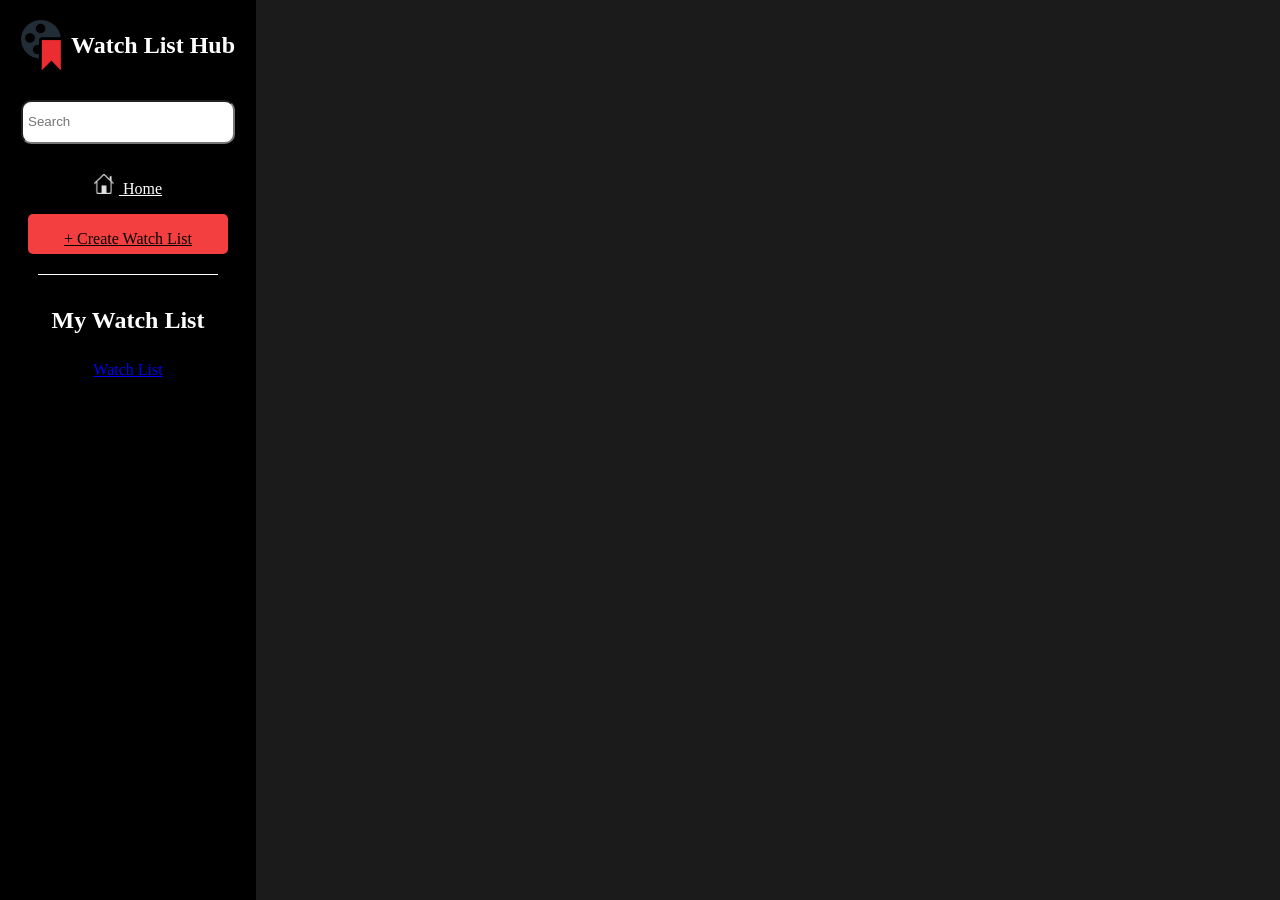
==== createwatchlist.html @ a15f7922 "first commit" ====
<!DOCTYPE html>
<html lang="en">
    <head>
        <meta charset = "UTF-8"/>
        <meta name = "viewport" content = "width=device-width, initial-scale=1.0"/>
        <title> Movie Watch List Hub </title>
        <link rel = "stylesheet" href="css/style.css"/>
        <script type = "module" src = "js/app.js"></script>

    </head>
    <body class = "index-body">
        <!--Navigation bar-->
        <nav class = "nav-bar">
            <!--Logo-->
            <div class ="logo">
                <img src = "assets/logo.jpg" alt ="logo" class = "logo-image"/>
                <h1> Watch List Hub </h1>
            </div>
            <input type = "text" placeholder = "Search" class="search-bar"/>
            <a href = "index.html" class = "home-button">
                <img src = "assets/Home.png" alt = "home-logo" class = "home-image"/>
                Home 
            </a>
            <!-- New code added for create watchlist button -->
            <a href = "createwatchlist.html" class = "create-watchlist-button">
                + Create Watch List
            </a>

            <div class = "divider"></div>
            <div class = "watchlist-header"> My Watch List </div>
            <a href = "watchlist.html" class = "watchlist-button"> Watch List </a>
        </nav>
        
    </body>
</html>
---- css/style.css ----
.nav-bar {
    position: fixed;

    display: block;
    width: 20%;
    height: 100vh ;
    background-color: #000000;
    color: #fff;           
    line-height: 50px;
    text-align: center;

    top: 0;
    left: 0;
}



.index-body, .watchlist-body {
    display: flex;
    flex-direction: column;
    background-color: #1B1B1B;
}

.logo {
    display: flex;
    align-items: center;
    justify-content: center;
}

.logo-image {
    width: 40px;
    height: 50px;
    margin-right: 10px;
}

.create-watchlist-button {
    display: block;
    width: 200px;
    height: 40px;
    background-color: #F33F3F;
    color: #000000;           
    text-align: center;
    margin: 20px auto;
    border-radius: 5px;

}

.search-bar {
    display: block;
    width: 200px;
    height: 30px;
    margin: 10px auto;
    padding: 5px;

    border-radius: 10px;
}

.home-button {
    display: block;
    width: 100px;
    height: 30px;
    margin: 20px auto;

    justify-content: center;

    color: #ffffff;
}


.divider {
    justify-content: center;
    width: 70%;
    height: 1px;
    background-color: #ffffff;
    margin: 20px auto;
}
.home-image {
    width: 20px;
    height: 20px;
    margin-right: 5px;
}

.hero-section {
    display: flex;
    flex-direction: column;
    align-items: center;
    justify-content: center;
    color: #ffffff;
    padding: 30px 0;
}

.main-content, .watchlist-content {
    display: flex;
    flex-direction: column;
    align-items: center;   
    justify-content: center;
}

.welcome-container {
    width: 50%;
    height: auto;
    display: block;

    border: 1px solid #F33F3F;
    padding: 10px;
    border-radius: 10px;
    background-color: #2e2d2d;
    margin-bottom: 10px;
}

.search-box {
    display: flex;
    align-items: center;
    justify-content: center;
    margin-top: 10px;
}

.search-input {
    width: 300px;
    height: 20px;
    padding: 5px;
    border-radius: 5px;
    border: none;
}

.search-button {
    width: 80px;
    height: 30px;
    background-color: #F33F3F;
    color: #000000;           
    text-align: center;
    margin-left: 10px;
    border-radius: 5px;
}

.ribbon-icon {
    width: 15px;
    height: 20px;
    margin: 0 5px;
}

.loading-msg {
    color: #ffffff;
    font-size: 18px;
    text-align: center;
}

.btn-watchlist {
    width: 100px;
    height: 30px;         
    margin-top: 10px;
    border-radius: 5px;
    cursor: pointer;
}

.movie-card {
    display: flex;
    flex-direction: column;
    align-items: center;
    justify-content: center;
    width: 250px;
    height: 325px;
    background-color: #2e2d2d;
    border-radius: 10px;
    margin: 10px;
}

.movie-list {
    display: flex;
    flex-wrap: wrap;
    justify-content: center;
    gap: 20px;
}

.movie-poster {
    width: 175px;
    height: 225px;
    border-radius: 5px;
}

.movie-info {
    display: flex;
    flex-direction: column;
    align-items: center;
    justify-content: center;
    color: #ffffff;
}

.movie-title {
    font-size: 16px;
    font-weight: bold;
    margin-bottom: 5px;
}

.release-date, .rating {
    font-size: 14px;
    margin-bottom: 3px;
}

.movie-section-header, .watchlist-section-header {
    color: #ffffff;
    font-size: 24px;
    font-weight: bold;
}

.main-content {
    display: flex;
    flex-direction: column;
    align-items: center;   
    justify-content: center;
    margin-left: 20%;
}

.watchlist-container {
   display: flex;
   flex-wrap: wrap;
   justify-content: center;
   gap: 20px;
}

.watchlist-header {
    color: #ffffff;
    font-size: 24px;
    font-weight: bold;
    left: 20%;
}
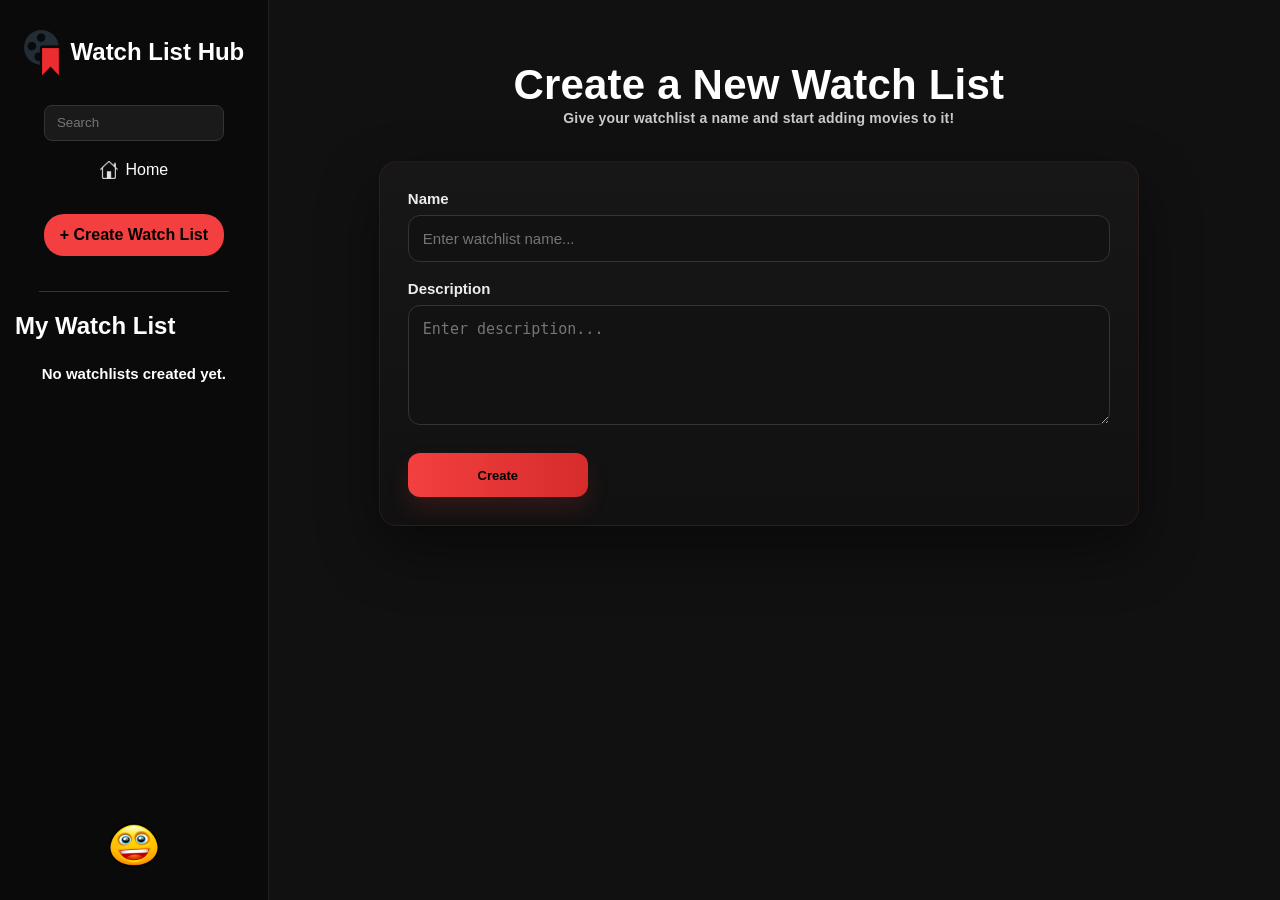
==== commit 1f11e0bb: "Updating UI" ====
--- a/createwatchlist.html
+++ b/createwatchlist.html
@@ -28,8 +28,34 @@
 
             <div class = "divider"></div>
             <div class = "watchlist-header"> My Watch List </div>
-            <a href = "watchlist.html" class = "watchlist-button"> Watch List </a>
+            <div id = "created-watchlist">
+                <!-- New watchlist items will be dynamically added here -->
+            </div>
+
+            <!--Vẽ icon cho vui nhộn-->
+            <img src="assets/smile.png" alt="Smiley Face" class="smile-icon"/>
         </nav>
+
+        <main class = "create-watchlist-content">
+            <div class = "create-watchlist-section-header">
+                <h2> Create a New Watch List </h2>
+                <p> Give your watchlist a name and start adding movies to it! </p>
+            </div>
+
+            <form id="create-watchlist-form" class="watchlist-form">
+                <div class="form-group">
+                    <label for="watchlist-name">Name</label>
+                    <input type="text" id="watchlist-name" required placeholder="Enter watchlist name...">
+                </div>
+
+                <div class="form-group">
+                    <label for="watchlist-desc">Description</label>
+                    <textarea id="watchlist-desc" rows="6" placeholder="Enter description..."></textarea>
+                </div>
+
+                <button type="submit" class="create-button">Create</button>
+            </form>
+        </main>
         
     </body>
 </html>
--- a/css/style.css
+++ b/css/style.css
@@ -1,226 +1,837 @@
+/* ==========================================
+   1. ĐỊNH DẠNG CHUNG & LAYOUT CHÍNH
+   ========================================== */
+* {
+    box-sizing: border-box;
+    margin: 0;
+    padding: 0;
+}
+
+/* Đảm bảo toàn bộ trang web dùng chung font chuẩn và cuộn mượt */
+body, .index-body, .watchlist-body {
+    background-color: #111111; /* Đen sẫm hơn để tăng độ tương phản */
+    color: #ffffff;
+    font-family: -apple-system, BlinkMacSystemFont, "Segoe UI", Roboto, Arial, sans-serif;
+    min-height: 100vh;
+}
+
+/* Sidebar cố định bên trái - Làm gọn gàng và hiện đại hơn */
 .nav-bar {
     position: fixed;
-
-    display: block;
-    width: 20%;
-    height: 100vh ;
-    background-color: #000000;
-    color: #fff;           
-    line-height: 50px;
-    text-align: center;
-
     top: 0;
     left: 0;
-}
-
-
-
-.index-body, .watchlist-body {
+    width: 21%;
+    height: 100vh;
+    background-color: #0a0a0a; /* Nền tối sâu */
+    border-right: 1px solid #222222; /* Thêm đường viền mảnh tinh tế */
+    padding: 30px 15px;
+    z-index: 100;
     display: flex;
     flex-direction: column;
-    background-color: #1B1B1B;
+    align-items: center;
+}
+
+/* Các vùng nội dung chính bên phải - Đồng bộ lề 20% */
+.main-content, .watchlist-content, .watchlist-hero-section {
+    margin-left: 20%;
+    padding: 40px;
+    width: 80%;
 }
 
 .logo {
     display: flex;
     align-items: center;
     justify-content: center;
+    margin-bottom: 30px;
 }
 
 .logo-image {
-    width: 40px;
-    height: 50px;
-    margin-right: 10px;
-}
-
+    width: 35px;
+    height: auto;
+    margin-right: 12px;
+}
+
+/* Ô Tìm kiếm bên Sidebar */
+.search-bar {
+    width: 100%;
+    max-width: 180px;
+    height: 36px;
+    padding: 0 12px;
+    border-radius: 8px;
+    background-color: #1a1a1a;
+    border: 1px solid #333333;
+    color: #ffffff;
+    outline: none;
+    transition: border-color 0.3s;
+}
+.search-bar:focus {
+    border-color: #F33F3F;
+}
+
+/* Nút Home tinh tế hơn */
+.home-button {
+    display: flex;
+    align-items: center;
+    justify-content: center;
+    color: #ffffff;
+    text-decoration: none;
+    font-size: 16px;
+    font-weight: 500;
+    margin: 20px 0;
+    width: 100%;
+    transition: color 0.2s;
+}
+.home-button:hover {
+    color: #F33F3F;
+}
+.home-image {
+    width: 18px;
+    height: 18px;
+    margin-right: 8px;
+}
+
+/* Nút tạo Watchlist dạng viên thuốc nổi bật */
 .create-watchlist-button {
     display: block;
-    width: 200px;
+    width: 100%;
+    max-width: 180px;
+    height: 42px;
+    line-height: 42px;
+    background-color: #F33F3F;
+    color: #000000;          
+    text-align: center;
+    border-radius: 20px; /* Bo tròn hẳn nhìn sẽ rất "nghệ" */
+    font-weight: bold;
+    text-decoration: none;
+    margin: 15px auto;
+    transition: background-color 0.2s, transform 0.1s;
+}
+.create-watchlist-button:hover {
+    background-color: #d62c2c;
+    transform: translateY(-1px);
+}
+
+.divider {
+    width: 80%;
+    height: 1px;
+    background-color: #363636; /* Giảm độ sáng của vạch ngăn để không bị thô */
+    margin: 20px auto;
+}
+
+/* Danh sách tên watchlist ở sidebar */
+.watchlist-name {
+    display: block;
+    color: #aaaaaa;
+    font-size: 15px;
+    text-decoration: none;
+    margin: 12px 0;
+    transition: color 0.2s;
+}
+.watchlist-name:hover {
+    color: #ffffff;
+}
+
+/* ==========================================
+   3. HERO SECTION & THANH SEARCH CHÍNH (GIỮA MÀN HÌNH)
+   ========================================== */
+.hero-section {
+    width: 100%;
+    max-width: 1200px;
+    margin-bottom: 40px;
+}
+
+/* Khung Welcome bọc viền đỏ */
+.welcome-container {
+    width: 60%;
+    background-color: #1a1a1a;
+    border: 1px solid #F33F3F; /* Làm mờ viền đỏ một chút để dịu mắt */
+    padding: 24px;
+    border-radius: 12px;
+    box-shadow: 0 4px 12px rgba(0,0,0,0.5);
+
+    margin-left: 30%;
+    margin-top: 20px;
+}
+
+.search-box {
+    display: flex;
+    align-items: center;
+    margin-top: 15px;
+    margin-left: 30%;
+}
+
+.search-input {
+    flex: 1; /* Cho ô input tự giãn rộng hết cỡ khung */
+    height: 40px;
+    padding: 0 15px;
+    border-radius: 8px 0 0 8px; /* Bo góc trái */
+    background-color: #111111;
+    border: 1px solid #333333;
+    border-right: none;
+    color: #ffffff;
+    font-size: 15px;
+
+
+}
+.search-input:focus {
+    border-color: #F33F3F;
+    outline: none;
+}
+
+.search-button {
+    width: 100px;
     height: 40px;
     background-color: #F33F3F;
-    color: #000000;           
+    color: #000000;          
+    font-weight: bold;
+    border: none;
+    border-radius: 0 8px 8px 0; /* Bo góc phải */
+    cursor: pointer;
+    transition: background-color 0.2s;
+}
+.search-button:hover {
+    background-color: #d62c2c;
+}
+
+.movie-section-header, .watchlist-section-header, .watchlist-header {
+    font-size: 24px;
+    font-weight: 700;
+    margin-bottom: 20px;
+    align-self: flex-start; /* Giữ tiêu đề luôn thẳng hàng bên trái */
+}
+
+/* Thay thế Flex bằng CSS Grid để các Card phim tự động thẳng hàng tăm tắp */
+.movie-list, .watchlist-container {
+    display: grid;
+    grid-template-columns: repeat(auto-fill, minmax(220px, 1fr));
+    gap: 25px;
+    width: 100%;
+    max-width: 1200px;
+}
+
+/* Card phim thiết kế đổ bóng và hiệu ứng bay lên khi hover */
+.movie-card {
+    background-color: #1a1a1a;
+    border: 1px solid #252525;
+    border-radius: 12px;
+    padding: 12px;
+    display: flex;
+    flex-direction: column;   
+    justify-content: space-between; 
+    align-items: center;
+    transition: transform 0.3s ease, box-shadow 0.3s ease;
+}
+.movie-card:hover {
+    transform: translateY(-5px); /* Bay lên nhẹ khi rê chuột */
+    box-shadow: 0 8px 20px rgba(0, 0, 0, 0.7);
+    border-color: #333333;
+}
+
+/* Bọc ảnh Poster để xử lý căn tỷ lệ */
+.poster-wrapper {
+    position: relative;
+    width: 100%;
+    border-radius: 8px;
+    overflow: hidden;
+}
+
+.movie-poster {
+    width: 100%;
+    height: 280px; /* Tăng chiều cao một chút cho đúng tỷ lệ poster chuẩn */
+    object-fit: cover;
+    display: block;
+}
+
+/* Phần chữ bên dưới ảnh */
+.movie-info {
+    width: 100%;
+    padding: 12px 4px 4px 4px;
     text-align: center;
-    margin: 20px auto;
-    border-radius: 5px;
-
-}
-
-.search-bar {
+}
+
+.movie-title {
+    font-size: 15px;
+    font-weight: 600;
+    line-height: 1.4;
+    margin-bottom: 8px;
+}
+
+.movie-title-link {
+    color: #ffffff;
+    text-decoration: none;
+    transition: color 0.2s;
+}
+.movie-title-link:hover {
+    color: #F33F3F;
+}
+
+.release-date, .rating {
+    font-size: 13px;
+    color: #999999; /* Làm chữ phụ mờ xuống cho sang */
+    margin-bottom: 4px;
     display: block;
-    width: 200px;
+}
+
+/* ==========================================
+   5. CÁC NÚT BẤM CHỨC NĂNG (REMOVE, INTERACTION)
+   ========================================== */
+/* Nút bấm Lưu/Xóa chung định dạng */
+.btn-watchlist, .create-button {
+    background-color: #222222;
+    border: 1px solid #333333;
+    color: #ffffff;
+    padding: 6px 12px;
+    border-radius: 6px;
+    cursor: pointer;
+    font-size: 13px;
+    transition: all 0.2s;
+}
+.btn-watchlist:hover {
+    border-color: #F33F3F;
+    color: #F33F3F;
+}
+
+/* Nút Remove màu đỏ nằm gọn gàng bên dưới */
+.remove-btn {
+    margin-top: 12px;
+    width: 100%;
+    height: 34px;
+    background-color: #f33f3f20; /* Màu đỏ trong suốt nhẹ */
+    border: 1px solid #F33F3F;
+    color: #F33F3F;
+    cursor: pointer;
+    border-radius: 6px;
+    display: flex;
+    justify-content: center;
+    align-items: center;
+    gap: 6px;
+    font-size: 14px;
+    font-weight: 600;
+    transition: all 0.2s;
+}
+.remove-btn:hover {
+    background-color: #F33F3F; /* Đỏ rực lên khi hover */
+    color: #000000;
+}
+.trash-icon {
+    width: 16px;
+    height: 16px;
+}
+
+.modal-overlay {
+    position: fixed;
+    inset: 0;
+    background: rgba(0, 0, 0, 0.85); /* Tối sâu hơn */
+    display: flex;
+    align-items: center;
+    justify-content: center;
+    z-index: 1000;
+    opacity: 0;
+    pointer-events: none;
+    transition: opacity 0.3s ease;
+}
+/* Để bật mở bằng JS, bạn chỉ cần add class .open thay vì đổi display */
+.modal-overlay.open {
+    opacity: 1;
+    pointer-events: all;
+}
+
+.modal-content {
+    position: relative;
+    width: min(90vw, 420px);
+    background: #1a1a1a;
+    color: #ffffff;
+    border: 1px solid #f33f3f;
+    border-radius: 12px;
+    padding: 24px;
+    box-shadow: 0 20px 50px rgba(0, 0, 0, 0.4);
+    font-family: Arial, sans-serif;
+    animation: scaleUp 0.25s ease-out;
+}
+
+@keyframes scaleUp {
+    from { transform: scale(0.95); opacity: 0; }
+    to { transform: scale(1); opacity: 1; }
+}
+
+.modal-close-btn {
+    position: absolute;
+    top: 15px;
+    right: 15px;
+    width: 28px;
+    height: 28px;
+    border: none;
+    border-radius: 50%;
+    background: #222222;
+    color: #ffffff;
+    cursor: pointer;
+    font-size: 16px;
+    display: flex;
+    align-items: center;
+    justify-content: center;
+    transition: background-color 0.2s;
+}
+.modal-close-btn:hover {
+    background: #F33F3F;
+    color: #000000;
+}
+
+.created-watchlist-card {
+    border-radius: 12px;
+    display: flex;
+    flex-direction: column;   
+    justify-content: space-between; 
+    align-items: center;
+    transition: transform 0.3s ease, box-shadow 0.3s ease;
+}
+
+.movie-details-content {
+    display: flex;
+    flex-direction: column;
+    align-items: center;
+    justify-content: flex-start;
+    margin-top: 20px;
+    margin-left: 21%;
+    width: calc(100% - 21%);
+    padding: 20px 32px 56px;
+    color: #ffffff;
+    font-family: Arial, sans-serif;
+    box-sizing: border-box;
+}
+
+/* Movie details header */
+.movie-details-header {
+    width: min(100%, 980px);
+    margin: 0 auto;
+    padding: 0 24px;
+    box-sizing: border-box;
+}
+
+.movie-details-header h2 {
+    font-size: 26px;
+    font-weight: 900;
+    letter-spacing: 0.2px;
+    margin-bottom: 6px;
+}
+
+.movie-details-header p {
+    color: rgba(255,255,255,0.78);
+    font-size: 14px;
+    line-height: 1.5;
+    max-width: 720px;
+}
+
+
+.add-watchlist-btn {
+    margin-top: 12px;
+    width: 120px;
     height: 30px;
+    background-color: #f33f3f20; /* Màu đỏ trong suốt nhẹ */
+    border: 1px solid #F33F3F;
+    color: #F33F3F;
+    cursor: pointer;
+    border-radius: 6px;
+    display: flex;
+    justify-content: center;
+    align-items: center;
+    gap: 6px;
+    font-size: 14px;
+    font-weight: 600;
+    transition: all 0.2s;
+}
+
+.add-watchlist-btn:hover {
+    background-color: #F33F3F; /* Đỏ rực lên khi hover */
+    color: #000000;
+}
+
+.movie-details-card {
+    position: relative;
+    display: grid;
+    grid-template-columns: 360px 1fr; /* poster | info */
+    gap: 0;
+    align-items: stretch;
+    width: min(100%, 980px);
+    background: linear-gradient(180deg,#151515 0%, #0f0f0f 100%);
+    border: 1px solid rgba(243,63,63,0.06);
+    overflow: hidden;
+    margin: 20px auto 24px;
+    box-shadow: 0 22px 55px rgba(0,0,0,0.6);
+    box-sizing: border-box;
+}
+
+.movie-details-poster {
+    width: 100%;
+    height: 100%;
+    min-height: 420px;
+    object-fit: cover;
+}
+@media (max-width: 800px) {
+    .movie-details-content {
+        margin-left: 0;
+        width: 100%;
+        padding: 20px 16px 40px;
+    }
+
+    .movie-details-card {
+        grid-template-columns: 1fr;
+    }
+    .movie-details-poster {
+        min-height: 340px;
+    }
+    .movie-details-info {
+        padding: 18px;
+    }
+}
+
+
+.movie-details-info {
+    display: flex;
+    flex-direction: column;
+    align-items: flex-start;
+    justify-content: flex-start;
+    color: #ffffff;
+    font-family: Arial, sans-serif;
+    padding: 26px 28px;
+    gap: 12px;
+}
+
+.movies-details-container {
+    display: flex;
+    flex-direction: column;
+}
+
+.movie-details-title {
+    font-size: 26px;
+    font-weight: 800;
+    margin: 0 0 6px 0;
+}
+
+.movie-meta {
+    display: flex;
+    gap: 12px;
+    color: rgba(255,255,255,0.78);
+    font-size: 14px;
+}
+
+.movie-details-overview {
+    color: rgba(255,255,255,0.88);
+    margin-top: 8px;
+    line-height: 1.6;
+}
+
+.movie-details-genres {
+    color: rgba(255,255,255,0.8);
+}
+
+.movie-details-add-watchlist {
+    margin-top: 12px;
+    width: 100%;
+}
+
+.movie-details-add-watchlist .add-watchlist-btn {
+    width: 160px;
+    height: 40px;
+    background: linear-gradient(90deg, #F33F3F 0%, #d62c2c 100%);
+    color: #000000;
+    border: none;
+    box-shadow: 0 10px 20px rgba(243,63,63,0.12);
+}
+
+.watchlist-options {
+    display: flex;
+    flex-direction: column;
+    gap: 10px;               /* Khoảng cách vừa phải giữa các hàng */
+    margin-top: 20px;
+    width: 100%;
+    max-height: 240px;       
+    overflow-y: auto;        /* Tự động xuất hiện thanh cuộn mượt nếu danh sách quá dài */
+    padding-right: 4px;      /* Khoảng cách để thanh cuộn không đè vào nút */
+}
+
+/* Tùy chỉnh thanh cuộn (scrollbar) cho tinh tế, không bị thô */
+.watchlist-options::-webkit-scrollbar {
+    width: 6px;
+}
+.watchlist-options::-webkit-scrollbar-thumb {
+    background-color: #333333;
+    border-radius: 3px;
+}
+
+/* ===== MODAL: style chọn watchlist (Dark neumorphism) ===== */
+.watchlist-select-btn {
+    width: 100%;
+    height: 42px;
+    padding: 0 14px;
+    border-radius: 12px;
+    border: 1px solid rgba(255, 63, 63, 0.35);
+    background: #141414;
+    color: #ffffff;
+    cursor: pointer;
+    font-size: 14px;
+    font-weight: 600;
+    text-align: left;
+    display: flex;
+    align-items: center;
+    justify-content: space-between;
+    transition: transform 0.15s ease, box-shadow 0.15s ease, border-color 0.15s ease, background-color 0.15s ease;
+    box-shadow: 6px 6px 14px rgba(0,0,0,0.45), -6px -6px 14px rgba(255,255,255,0.03);
+    outline: none;
+}
+
+.watchlist-select-btn:hover {
+    transform: translateY(-1px);
+    border-color: rgba(255, 63, 63, 0.7);
+    background: #1a1a1a;
+    box-shadow: 8px 8px 18px rgba(0,0,0,0.55), -8px -8px 18px rgba(255,255,255,0.05);
+}
+
+.watchlist-select-btn:active {
+    transform: translateY(0px) scale(0.99);
+}
+
+.modal-content {
+    /* neumorphism nhẹ + tinh chỉnh layout */
+    border-radius: 16px;
+    padding: 26px;
+}
+
+.modal-content h2 {
+    font-size: 20px;
+    font-weight: 800;
+    margin-bottom: 8px;
+    letter-spacing: 0.2px;
+}
+
+.modal-content p {
+    color: rgba(255,255,255,0.85);
+    font-size: 14px;
+    line-height: 1.5;
+    margin-bottom: 10px;
+}
+
+/* focus cho accessibility */
+.watchlist-select-btn:focus {
+    border-color: rgba(255, 63, 63, 0.95);
+}
+
+/* thêm hiệu ứng modal mượt hơn (Dark neumorphism) */
+.modal-overlay {
+    backdrop-filter: blur(2px);
+}
+
+.modal-content {
+    animation: modalPop 0.25s ease-out;
+}
+
+@keyframes modalPop {
+    from {
+        transform: translateY(10px) scale(0.98);
+        opacity: 0;
+    }
+    to {
+        transform: translateY(0) scale(1);
+        opacity: 1;
+    }
+}
+
+/* Nút add-to-watchlist (đề xuất làm nổi bật khi bấm) */
+.add-watchlist-btn {
+    box-shadow: 0 12px 22px rgba(0,0,0,0.45), inset 0 1px 0 rgba(255,255,255,0.05);
+}
+
+.add-watchlist-btn:hover {
+    box-shadow: 0 16px 26px rgba(0,0,0,0.55), inset 0 1px 0 rgba(255,255,255,0.08);
+    transform: translateY(-1px);
+}
+
+
+.watchlist-form {
+    background-color: #1a1a1a;
+    padding: 10px;
+    border-radius: 8px;
+    width: 100%;
+    max-width: 800px;
     margin: 10px auto;
-    padding: 5px;
-
-    border-radius: 10px;
-}
-
-.home-button {
+    font-family: Arial, sans-serif;
+}
+
+
+
+.form-group {
+    margin-bottom: 15px;
+}
+
+
+
+.watchlist-form label {
     display: block;
-    width: 100px;
-    height: 30px;
-    margin: 20px auto;
-
+    margin-bottom: 5px;
+    font-weight: bold;
+    color: #ffffff;
+    font-size: 16px;
+
+}
+
+.watchlist-form input[type="text"], .watchlist-form textarea {
+    width: 100%;
+    background-color: #121212; /* Nền ô nhập tối hơn nền form */
+    border: 1px solid #444444;    /* Viền mỏng màu xám */
+    border-radius: 6px;           /* Bo góc nhẹ */
+    padding: 12px;
+    color: #ffffff;               /* Chữ gõ vào màu trắng */
+    font-size: 15px;
+    box-sizing: border-box;       /* Đảm bảo width 100% không bị tràn viền */
+    outline: none;
+    transition: border-color 0.3s ease;
+
+}
+
+.watchlist-form textarea {
+    resize: vertical;
+    height: 100px;
+
+}
+
+.watchlist-form input:focus,
+.watchlist-form textarea:focus {
+    border-color: #e50914; /* Viền chuyển đỏ nhẹ khi focus */
+
+}
+
+.error-msg {
+    color: #ffffff;
+    font-size: 15px;
+    margin-top: 5px;
+    font-weight: bold;
+}
+
+
+.create-watchlist-form {
+
+    display: flex;
+    flex-direction: column;
+    align-items: center;
     justify-content: center;
-
-    color: #ffffff;
-}
-
-
-.divider {
-    justify-content: center;
-    width: 70%;
-    height: 1px;
-    background-color: #ffffff;
-    margin: 20px auto;
-}
-.home-image {
-    width: 20px;
-    height: 20px;
-    margin-right: 5px;
-}
-
-.hero-section {
+    margin-top: 20px;
+    color: #ffffff;
+    font-family: Arial, sans-serif;
+
+}
+
+.create-watchlist-section-header {
+    color: #ffffff;
+    font-size: 28px;
+    font-weight: 900;
+    font-family: Arial, sans-serif;
+    margin-top: 20px;
+    margin-bottom: 16px;
+    text-align: center;
+    letter-spacing: 0.2px;
+    line-height: 1.2;
+
+}
+
+.create-watchlist-content {
     display: flex;
     flex-direction: column;
     align-items: center;
-    justify-content: center;
-    color: #ffffff;
-    padding: 30px 0;
-}
-
-.main-content, .watchlist-content {
-    display: flex;
-    flex-direction: column;
-    align-items: center;   
-    justify-content: center;
-}
-
-.welcome-container {
-    width: 50%;
+    justify-content: flex-start;
+    width: min(100%, 980px);
+    margin-left: 21%;
+    padding: 40px 32px 56px;
+    min-height: 100vh;
+
+}
+
+.create-watchlist-content .create-watchlist-section-header p {
+    color: rgba(255,255,255,0.78);
+    font-size: 14px;
+    max-width: 620px;
+    margin: 0 auto;
+    text-align: center;
+}
+
+.watchlist-form {
+    background: linear-gradient(180deg, #171717 0%, #111111 100%);
+    padding: 28px;
+    border-radius: 18px;
+    width: 100%;
+    max-width: 760px;
+    margin: 18px auto 0;
+    border: 1px solid rgba(243,63,63,0.12);
+    box-shadow: 0 24px 60px rgba(0,0,0,0.45);
+}
+
+.form-group {
+    margin-bottom: 18px;
+    width: 100%;
+}
+
+.create-button {
+    width: 100%;
+    max-width: 180px;
+    height: 44px;
+    margin-top: 6px;
+    border-radius: 12px;
+    cursor: pointer;
+    background: linear-gradient(90deg, #F33F3F 0%, #d62c2c 100%);
+    color: #000000;
+    text-align: center;
+    font-weight: bold;
+    border: none;
+    box-shadow: 0 12px 22px rgba(243,63,63,0.14);
+    transition: transform 0.15s ease, box-shadow 0.15s ease, filter 0.15s ease;
+
+}
+
+.create-button:hover {
+    transform: translateY(-1px);
+    box-shadow: 0 16px 28px rgba(243,63,63,0.18);
+    filter: brightness(1.03);
+}
+
+.watchlist-form input[type="text"], .watchlist-form textarea {
+    width: 100%;
+    background-color: #121212;
+    border: 1px solid #343434;
+    border-radius: 12px;
+    padding: 14px 14px;
+    color: #ffffff;
+    font-size: 15px;
+    box-sizing: border-box;
+    outline: none;
+    transition: border-color 0.25s ease, box-shadow 0.25s ease, transform 0.15s ease;
+}
+
+.watchlist-form input[type="text"]:focus, .watchlist-form textarea:focus {
+    border-color: rgba(243,63,63,0.9);
+    box-shadow: 0 0 0 3px rgba(243,63,63,0.08);
+    transform: translateY(-1px);
+}
+
+.watchlist-form label {
+    display: block;
+    margin-bottom: 8px;
+    font-weight: 700;
+    color: rgba(255,255,255,0.92);
+    font-size: 15px;
+}
+
+.watchlist-form textarea {
+    resize: vertical;
+    min-height: 120px;
+}
+
+.smile-icon {
+    width: 50px;              /* Kích thước icon tùy bạn chỉnh */
     height: auto;
-    display: block;
-
-    border: 1px solid #F33F3F;
-    padding: 10px;
-    border-radius: 10px;
-    background-color: #2e2d2d;
-    margin-bottom: 10px;
-}
-
-.search-box {
-    display: flex;
-    align-items: center;
-    justify-content: center;
-    margin-top: 10px;
-}
-
-.search-input {
-    width: 300px;
-    height: 20px;
-    padding: 5px;
-    border-radius: 5px;
-    border: none;
-}
-
-.search-button {
-    width: 80px;
-    height: 30px;
-    background-color: #F33F3F;
-    color: #000000;           
-    text-align: center;
-    margin-left: 10px;
-    border-radius: 5px;
-}
-
-.ribbon-icon {
-    width: 15px;
-    height: 20px;
-    margin: 0 5px;
-}
-
-.loading-msg {
-    color: #ffffff;
-    font-size: 18px;
-    text-align: center;
-}
-
-.btn-watchlist {
-    width: 100px;
-    height: 30px;         
-    margin-top: 10px;
-    border-radius: 5px;
-    cursor: pointer;
-}
-
-.movie-card {
-    display: flex;
-    flex-direction: column;
-    align-items: center;
-    justify-content: center;
-    width: 250px;
-    height: 325px;
-    background-color: #2e2d2d;
-    border-radius: 10px;
-    margin: 10px;
-}
-
-.movie-list {
-    display: flex;
-    flex-wrap: wrap;
-    justify-content: center;
-    gap: 20px;
-}
-
-.movie-poster {
-    width: 175px;
-    height: 225px;
-    border-radius: 5px;
-}
-
-.movie-info {
-    display: flex;
-    flex-direction: column;
-    align-items: center;
-    justify-content: center;
-    color: #ffffff;
-}
-
-.movie-title {
-    font-size: 16px;
-    font-weight: bold;
-    margin-bottom: 5px;
-}
-
-.release-date, .rating {
-    font-size: 14px;
-    margin-bottom: 3px;
-}
-
-.movie-section-header, .watchlist-section-header {
-    color: #ffffff;
-    font-size: 24px;
-    font-weight: bold;
-}
-
-.main-content {
-    display: flex;
-    flex-direction: column;
-    align-items: center;   
-    justify-content: center;
-    margin-left: 20%;
-}
-
-.watchlist-container {
-   display: flex;
-   flex-wrap: wrap;
-   justify-content: center;
-   gap: 20px;
-}
-
-.watchlist-header {
-    color: #ffffff;
-    font-size: 24px;
-    font-weight: bold;
-    left: 20%;
+    
+    margin-top: auto;         /* Tự động tạo khoảng trống phía trên để đẩy chính nó xuống đáy */   /* Khoảng cách an toàn với mép dưới cùng màn hình */
+    
+    transition: transform 0.2s;
+}
+
+.smile-icon:hover {
+    transform: translateY(-3px); /* Hiệu ứng bay lên nhẹ khi hover */
 }
